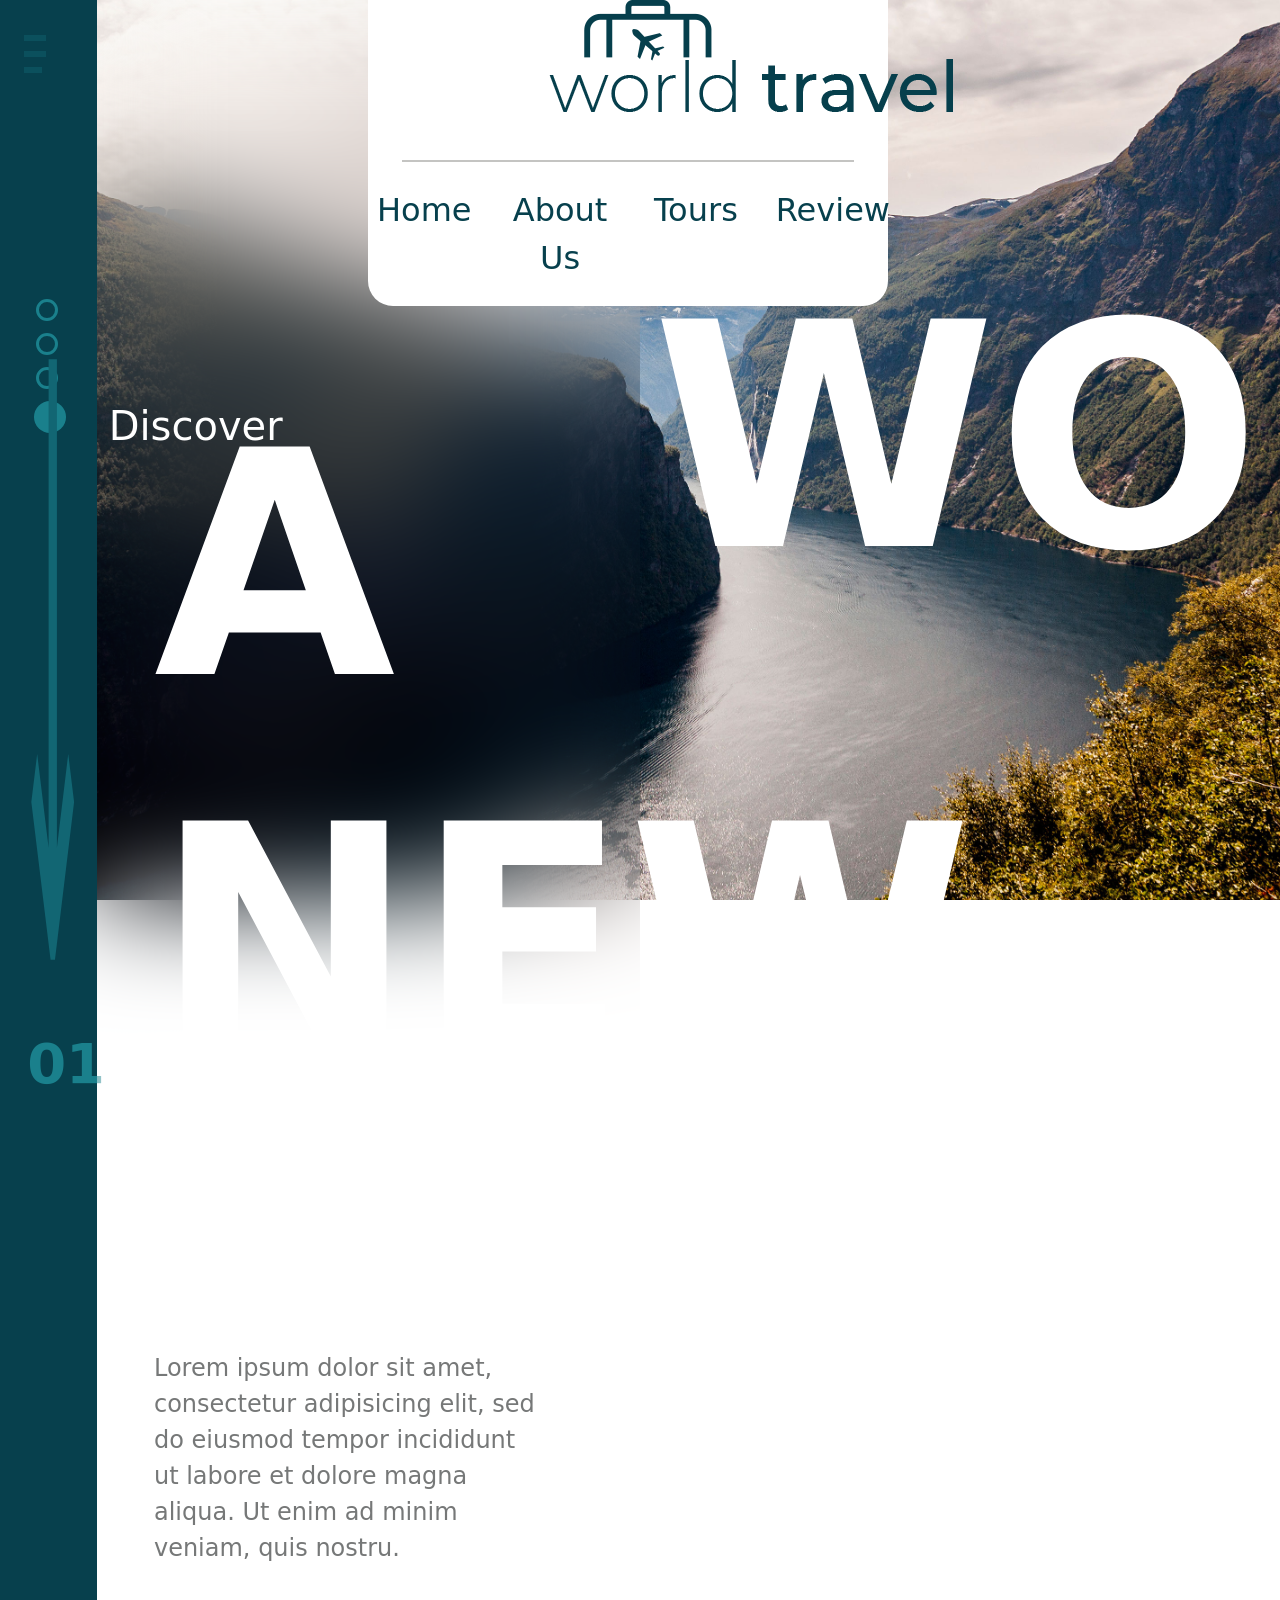
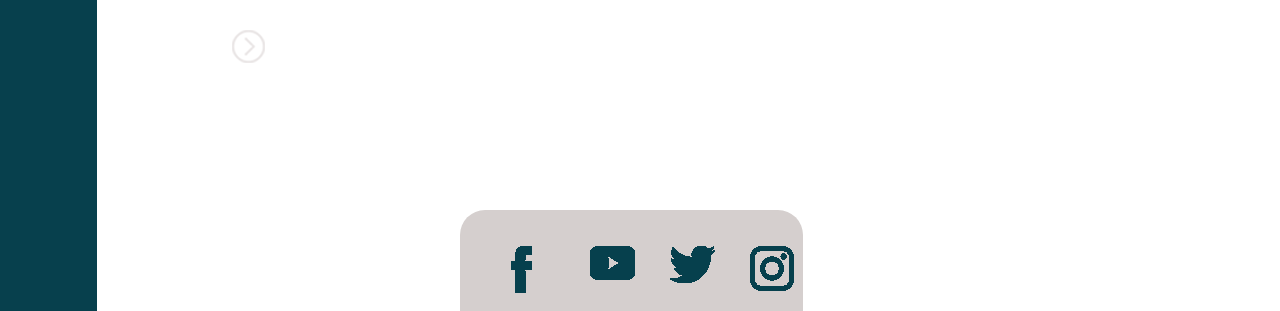
==== site_1/index.html @ 88c84bb5 "blocks-site_1" ====
<!DOCTYPE html>
<html lang="en">
<head>
    <meta charset="UTF-8">
    <meta name="viewport" content="width=device-width, initial-scale=1.0">
    <link href="CSS/bootstrap.min.css" rel="stylesheet">
    <link href="CSS/style.css" rel="stylesheet">
    <script defer src="JS/script.js"></script>
    <script defer src="JS/bootstrap.bundle.min.js"></script>
    <title>World Travel</title>
</head>
<body>
    <div class="row">
        <div class="col start">
            <div class="row">
                <div class="col-2"></div>
                <div class="menu col-8 top-line">
                    <hr class="hr-line">
                </div>
                <div class="col-2"></div>
            </div>
            <div class="row">
                <div class="col-2"></div>
                <div class="menu col-8">
                    <hr class="hr-line">
                </div>
                <div class="col-2"></div>
            </div>
            <div class="row">
                <div class="col-2"></div>
                <div class="menu col-7">
                    <hr class="hr-line">
                </div>
                <div class="col-3"></div>
            </div>
            <br />
            <br />
            <br />
            <br />
            <br />
            <br />
            <br />
            <br />
            <br />
            <div class="row trans-eclipse">
                <div class="col-4"></div>
                <div class="col-4">
                      <span class="badge rounded-circle  border-line p-2">
                        <span class="visually-hidden">Online</span>
                      </span>
                </div>
                <div class="col-4"></div>
            </div>
            <div class="row trans-eclipse">
                <div class="col-4"></div>
                <div class="col-4">
                      <span class="badge rounded-circle border-line p-2">
                        <span class="visually-hidden">Online</span>
                      </span>
                </div>
                <div class="col-4"></div>
            </div>
            <div class="row trans-eclipse">
                <div class="col-4"></div>
                <div class="col-4">
                      <span class="badge rounded-circle border-line p-2">
                        <span class="visually-hidden">Online</span>
                      </span>
                </div>
                <div class="col-4"></div>
            </div>
            <div class="row trans-eclipse">
                <div class="col"></div>
                <div class="eclipse col-5">
                    <span class="badge rounded-circle  active p-3">
                        <span class="visually-hidden">Online</span>
                    </span> <!-- Активный -->
                </div>
                <div class="col"></div>
            </div>
            <div class="row">
                <div class="col-4"></div>
                <div class="col-4 arrow">
                    <span class="fs-1 scaled-arrow">&#8595;</span>
                </div>
                <div class="col-4"></div>
            </div>
            <div class="row">
                <div class="col-3"></div>
                <div class="col-4 arrow-number">
                    <h1 class="number ">01</h1>
                </div>
                <div class="col-3"></div>
            </div>
        </div>
        <div class="col-5 discover">
            <div class="world-travel">
                <div class="row">
                    <div class="col-4"></div>
                    <div class="col-4">
                        <img src="../site_1/images/plane.png">
                    </div>
                    <div class="col-4"></div>
                </div>
                <br />
                <br />
                <div class="row">
                    <div class="col"></div>
                    <div class="col-10 grey-line"></div>
                    <div class="col"></div>
                </div>
                <br />
                <div class="row home-text">
                    <div class="col-3"><a href="#">Home</a></div>  
                    <div class="col-3"><a href="#">About Us</a></div>
                    <div class="col-3"><a href="">Tours</a></div>
                    <div class="col-3"><a href="">Review</a></div>
                </div>
                <br />
            </div>
            <br />
            <br />
            <br />
            <br />
            <div class="row">
                <div class="col-3 discover">
                 <h1 class="discovery">Discover</h1>
                </div>
                <div class="col-9"></div>
            </div>
            <div class="row">
                <div class="col-1"></div>
                <div class="col-11">
                 <h3 class="world">A NEW</h3>
                </div>
            </div>
            <br />
            <br />
            <br />
            <div class="row">
                <div class="col-1"></div>
                <div class="col-10">
                    <h1 class="land">EXPLORE YOUR DREAM LAND</h1>
                </div>
                <div class="col-1"></div>
            </div>
            <div class="row">
                <div class="col-1"></div>
                <div class="col-9">
                    <p class="lorem">Lorem ipsum dolor sit amet, consectetur adipisicing elit, 
                    sed do eiusmod tempor incididunt ut labore et dolore magna aliqua. 
                    Ut enim ad minim veniam, quis nostru.</p>
                </div>
                <div class="col-2"></div>
            </div>
            <br />
            <br />
            <div class="row">
                <div class="col-1"></div>
                <div class="col-2">
                    <h3 class="book">BOOK NOW</h3>
                </div>
                <div class="col-2 button-arrow">
                    <img src="../site_1/images/button_arrow.png" alt="button">
                </div>
                <div class="col-7"></div>
            </div>
            <div class="row social-media">
                <div class="row">
                    <div class="col-1"></div>
                    <div class="col-3">
                        <a href="#">
                            <img src="../site_1/images/facebook.png" alt="facebook">
                        </a>
                    </div>
                    <div class="col-3">
                        <a href="#">
                            <img src="../site_1/images/youtube.png" alt="facebook">
                        </a>
                    </div>
                    <div class="col-3">
                        <a href="#">
                            <img src="../site_1/images/twitter.png" alt="facebook">
                        </a>
                    </div>
                    <div class="col-2">
                        <a href="#">
                            <img src="../site_1/images/instagram.png" alt="facebook">
                        </a>
                    </div>
                    
                </div>
            </div>
        </div>
        <div class="col-6">
            <div class="col-12">
                 <h3 class="world world-word">WORLD</h3>
            </div>
        </div>
    </div>

    

    
    

    
</body>
</html>
---- site_1/CSS/style.css ----
/*Main CSS*/

html {
    margin: 0;
    padding: 0;
    border: 0;
    outline: 0;
    vertical-align: baseline;
    font-size: 100%;
}

body {
    background-image: url('../images/mountain.jpg');
    background-size: cover;
    background-position: center;
    background-repeat: no-repeat;
    background-attachment: fixed;
    min-height: 100vh;
    margin: 0;
    text-align: left;
    font-size: lem;
    min-height: 100%;
}

.container {
    margin: 0;
    padding: 0; 
}

.start {
    background-color: #07404d;
    cursor: pointer;
}

.hr-line {
    margin: 5px 0;
    padding: 0;
    height: 0;
    border: none;
    border-top: 6px solid #1a808c;
    width: 45%
}

.trans-eclipse {
    margin-top: 5px;
}

.top-line {
    margin-top: 30px;
}

.active {
    background-color: #1a808c;
}
 

.border-line {
    border: 3px solid #1a808c;
}

.border-lineactive {
    border: 1px solid #1a808c;
}

.eclipse {
    margin-left: 4%;
}

.fs-1 {
    color: #126673;
}

.arrow {
    margin-top: 200px;
}

.scaled-arrow {
    display: inline-block;
    transform: scale(2.5, 20.5);
}

.number {
    color: #1a808c;
    font-size: 350%;
    font-weight: bold;
    margin: 0;
    padding: 0;
    text-align: center;
}

.arrow-number {
    margin-top: 330px;
}

.discover {
    backdrop-filter: blur(55px)
}

.world-travel {
    background-color: #ffffff;
    border-radius: 0 0 25px 25px;
}

.grey-line {
    border: 1px solid #c4c4c2;
}

.home-text {
    color: #07404d;
    font-size: 200%;
    text-align: center;
}

.home-text a {
    color: #07404d;
    display: block;
    text-decoration: none;
}

.home-text a:hover {
    text-decoration: underline;
}

.discover h3 {
    color: #ffffff;
}

.discovery {
    color: #ffffff;
    font-weight: normal;
    text-align: right;

}

.world {
    color: #ffffff;
    font-size: 1950%;
    font-weight: bold;
    text-align: left;
    margin-top: -79px;
}

.land {
    color: #ffffff;
    font-weight: lighter;
    font-size: 350%;
}

.lorem {
    color: #767878;
    font-size: 150%;
}

.book {
    font-weight: lighter;
    padding: 0;
    margin: 0;
    font-size: 197%;
}

.button-arrow {
    cursor: pointer;
    display: inline-block;
    padding: 0;
    margin: 0;
} 

.social-media {
    background-color: #d5cfce;
    border-radius: 25px 25px 0 0;
    display: flex;
    justify-content: center;
    align-items: center;
    margin-top: 20%;
    padding-top: 36px;
    padding-bottom: 18px;
    position: relative;
    left: 70%;
    width: 66%;
}

.world-left {
    backdrop-filter: none;
}

.world-travel {
    position: relative;
    left: 50%;
}

.world-word {
    margin-top: 40%;
    
}
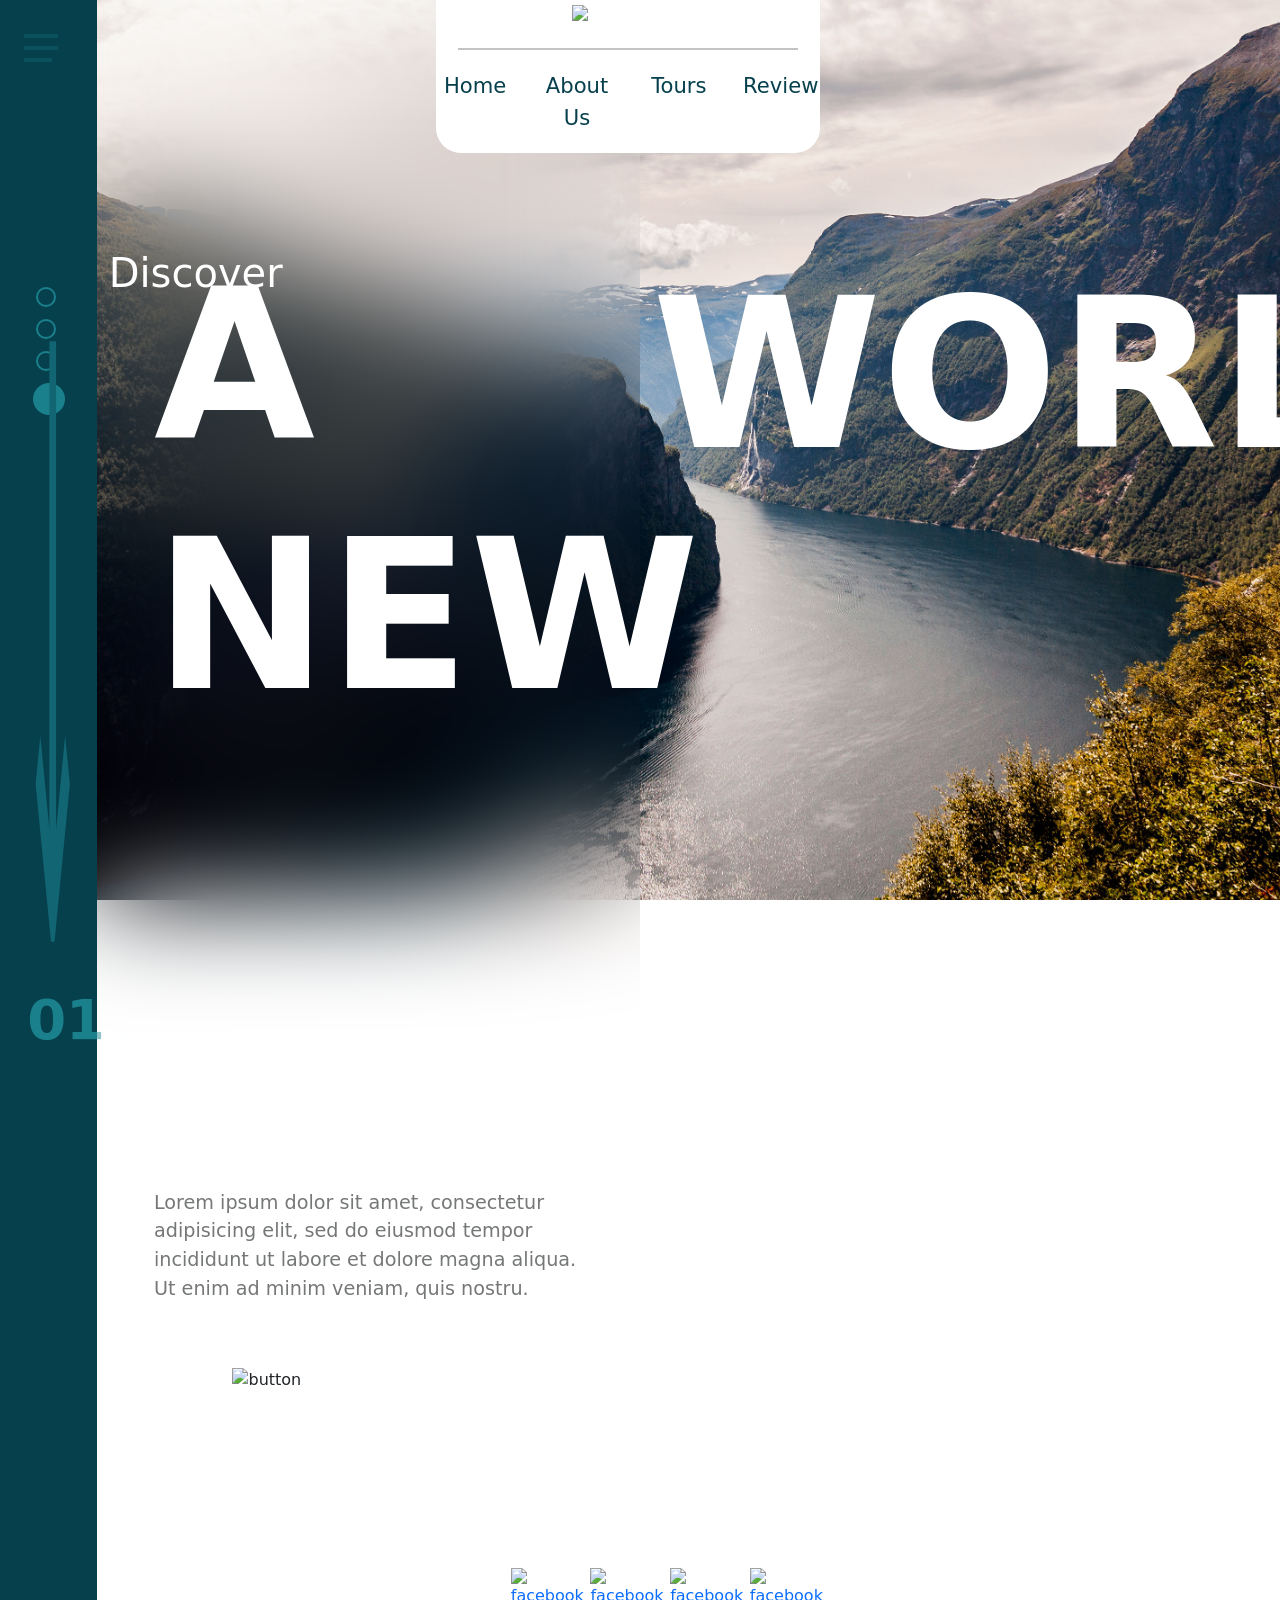
==== commit ad410f01: "new version site_1" ====
--- a/site_1/index.html
+++ b/site_1/index.html
@@ -93,30 +93,32 @@
                 <div class="col-3"></div>
             </div>
         </div>
-        <div class="col-5 discover">
-            <div class="world-travel">
-                <div class="row">
-                    <div class="col-4"></div>
-                    <div class="col-4">
-                        <img src="../site_1/images/plane.png">
-                    </div>
-                    <div class="col-4"></div>
-                </div>
-                <br />
+        <div class="col-5 discoveries">
+            <div class="row">
+                <div class="col-3"></div>
+                <div class="col-9">
+                <div class="world-travel">
+                    <div class="row">
+                        <div class="col-4"></div>
+                        <div class="col-5">
+                            <img class="img-world" src="../images/plane.png">
+                        </div>
+                        <div class="col-3"></div>
+                    </div>
                 <br />
                 <div class="row">
                     <div class="col"></div>
                     <div class="col-10 grey-line"></div>
                     <div class="col"></div>
                 </div>
-                <br />
                 <div class="row home-text">
                     <div class="col-3"><a href="#">Home</a></div>  
                     <div class="col-3"><a href="#">About Us</a></div>
                     <div class="col-3"><a href="">Tours</a></div>
                     <div class="col-3"><a href="">Review</a></div>
                 </div>
-                <br />
+            </div>
+                </div>
             </div>
             <br />
             <br />
@@ -124,8 +126,11 @@
             <br />
             <div class="row">
                 <div class="col-3 discover">
-                 <h1 class="discovery">Discover</h1>
-                </div>
+                    <h1 class="discovery">Discover</h1>
+                </div>
+            <br />
+            <br />
+            <br />
                 <div class="col-9"></div>
             </div>
             <div class="row">
@@ -139,19 +144,19 @@
             <br />
             <div class="row">
                 <div class="col-1"></div>
+                <div class="col-10 dream-land">
+                    <h1 class="land">EXPLORE YOUR DREAM LAND</h1>
+                </div>
+                <div class="col-1"></div>
+            </div>
+            <div class="row">
+                <div class="col-1"></div>
                 <div class="col-10">
-                    <h1 class="land">EXPLORE YOUR DREAM LAND</h1>
-                </div>
-                <div class="col-1"></div>
-            </div>
-            <div class="row">
-                <div class="col-1"></div>
-                <div class="col-9">
                     <p class="lorem">Lorem ipsum dolor sit amet, consectetur adipisicing elit, 
                     sed do eiusmod tempor incididunt ut labore et dolore magna aliqua. 
                     Ut enim ad minim veniam, quis nostru.</p>
                 </div>
-                <div class="col-2"></div>
+                <div class="col-1"></div>
             </div>
             <br />
             <br />
@@ -161,7 +166,7 @@
                     <h3 class="book">BOOK NOW</h3>
                 </div>
                 <div class="col-2 button-arrow">
-                    <img src="../site_1/images/button_arrow.png" alt="button">
+                    <img class="img-arrow" src="../images/button_arrow.png" alt="button">
                 </div>
                 <div class="col-7"></div>
             </div>
@@ -170,22 +175,22 @@
                     <div class="col-1"></div>
                     <div class="col-3">
                         <a href="#">
-                            <img src="../site_1/images/facebook.png" alt="facebook">
+                            <img class="img-social-1" src="../images/facebook.png" alt="facebook">
                         </a>
                     </div>
                     <div class="col-3">
                         <a href="#">
-                            <img src="../site_1/images/youtube.png" alt="facebook">
+                            <img class="img-social-2" src="../images/youtube.png" alt="facebook">
                         </a>
                     </div>
                     <div class="col-3">
                         <a href="#">
-                            <img src="../site_1/images/twitter.png" alt="facebook">
+                            <img class="img-social-3" src="../images/twitter.png" alt="facebook">
                         </a>
                     </div>
                     <div class="col-2">
                         <a href="#">
-                            <img src="../site_1/images/instagram.png" alt="facebook">
+                            <img class="img-social" src="../images/instagram.png" alt="facebook">
                         </a>
                     </div>
                     
--- a/site_1/CSS/style.css
+++ b/site_1/CSS/style.css
@@ -5,8 +5,10 @@
     padding: 0;
     border: 0;
     outline: 0;
+    overflow-x: hidden;
     vertical-align: baseline;
     font-size: 100%;
+    width: 100%;
 }
 
 body {
@@ -33,12 +35,12 @@
 }
 
 .hr-line {
-    margin: 5px 0;
+    margin: 4px 0;
     padding: 0;
     height: 0;
     border: none;
-    border-top: 6px solid #1a808c;
-    width: 45%
+    border-top: 4px solid #1a808c;
+    width: 70%
 }
 
 .trans-eclipse {
@@ -51,11 +53,12 @@
 
 .active {
     background-color: #1a808c;
-}
- 
+    height: auto;
+    width: 50%;
+}
 
 .border-line {
-    border: 3px solid #1a808c;
+    border: 2px solid #1a808c;
 }
 
 .border-lineactive {
@@ -63,7 +66,7 @@
 }
 
 .eclipse {
-    margin-left: 4%;
+    margin-left: 2%;
 }
 
 .fs-1 {
@@ -76,7 +79,7 @@
 
 .scaled-arrow {
     display: inline-block;
-    transform: scale(2.5, 20.5);
+    transform: scale(2.0, 20.5);
 }
 
 .number {
@@ -89,10 +92,10 @@
 }
 
 .arrow-number {
-    margin-top: 330px;
-}
-
-.discover {
+    margin-top: 304px;
+}
+
+.discoveries {
     backdrop-filter: blur(55px)
 }
 
@@ -107,12 +110,14 @@
 
 .home-text {
     color: #07404d;
-    font-size: 200%;
+    font-size: 110%;
     text-align: center;
+    padding: 20px 0;
 }
 
 .home-text a {
     color: #07404d;
+    font-size: 120%;
     display: block;
     text-decoration: none;
 }
@@ -132,30 +137,40 @@
 
 }
 
+.img-world {
+    width: 100%;
+    height: auto;
+}
+
 .world {
     color: #ffffff;
-    font-size: 1950%;
+    font-size: 1300%;
     font-weight: bold;
     text-align: left;
     margin-top: -79px;
 }
 
+.dream-land {
+    margin-top: 240px;
+}
+
 .land {
     color: #ffffff;
     font-weight: lighter;
-    font-size: 350%;
+    font-size: 310%;
 }
 
 .lorem {
     color: #767878;
-    font-size: 150%;
+    font-size: 120%;
 }
 
 .book {
+    color: #ffffff;
     font-weight: lighter;
     padding: 0;
     margin: 0;
-    font-size: 197%;
+    font-size: 130%;
 }
 
 .button-arrow {
@@ -165,15 +180,21 @@
     margin: 0;
 } 
 
+.img-arrow {
+    width: 18%;
+    height: auto;
+}
+
 .social-media {
     background-color: #d5cfce;
+    background-color: rgba(255, 255, 255, 0.5); 
     border-radius: 25px 25px 0 0;
     display: flex;
     justify-content: center;
     align-items: center;
-    margin-top: 20%;
-    padding-top: 36px;
-    padding-bottom: 18px;
+    margin-top: 23%;
+    padding-top: 31px;
+    padding-bottom: 10px;
     position: relative;
     left: 70%;
     width: 66%;
@@ -189,8 +210,7 @@
 }
 
 .world-word {
-    margin-top: 40%;
-    
-}
-
-
+    margin-top: 40%;  
+}
+
+
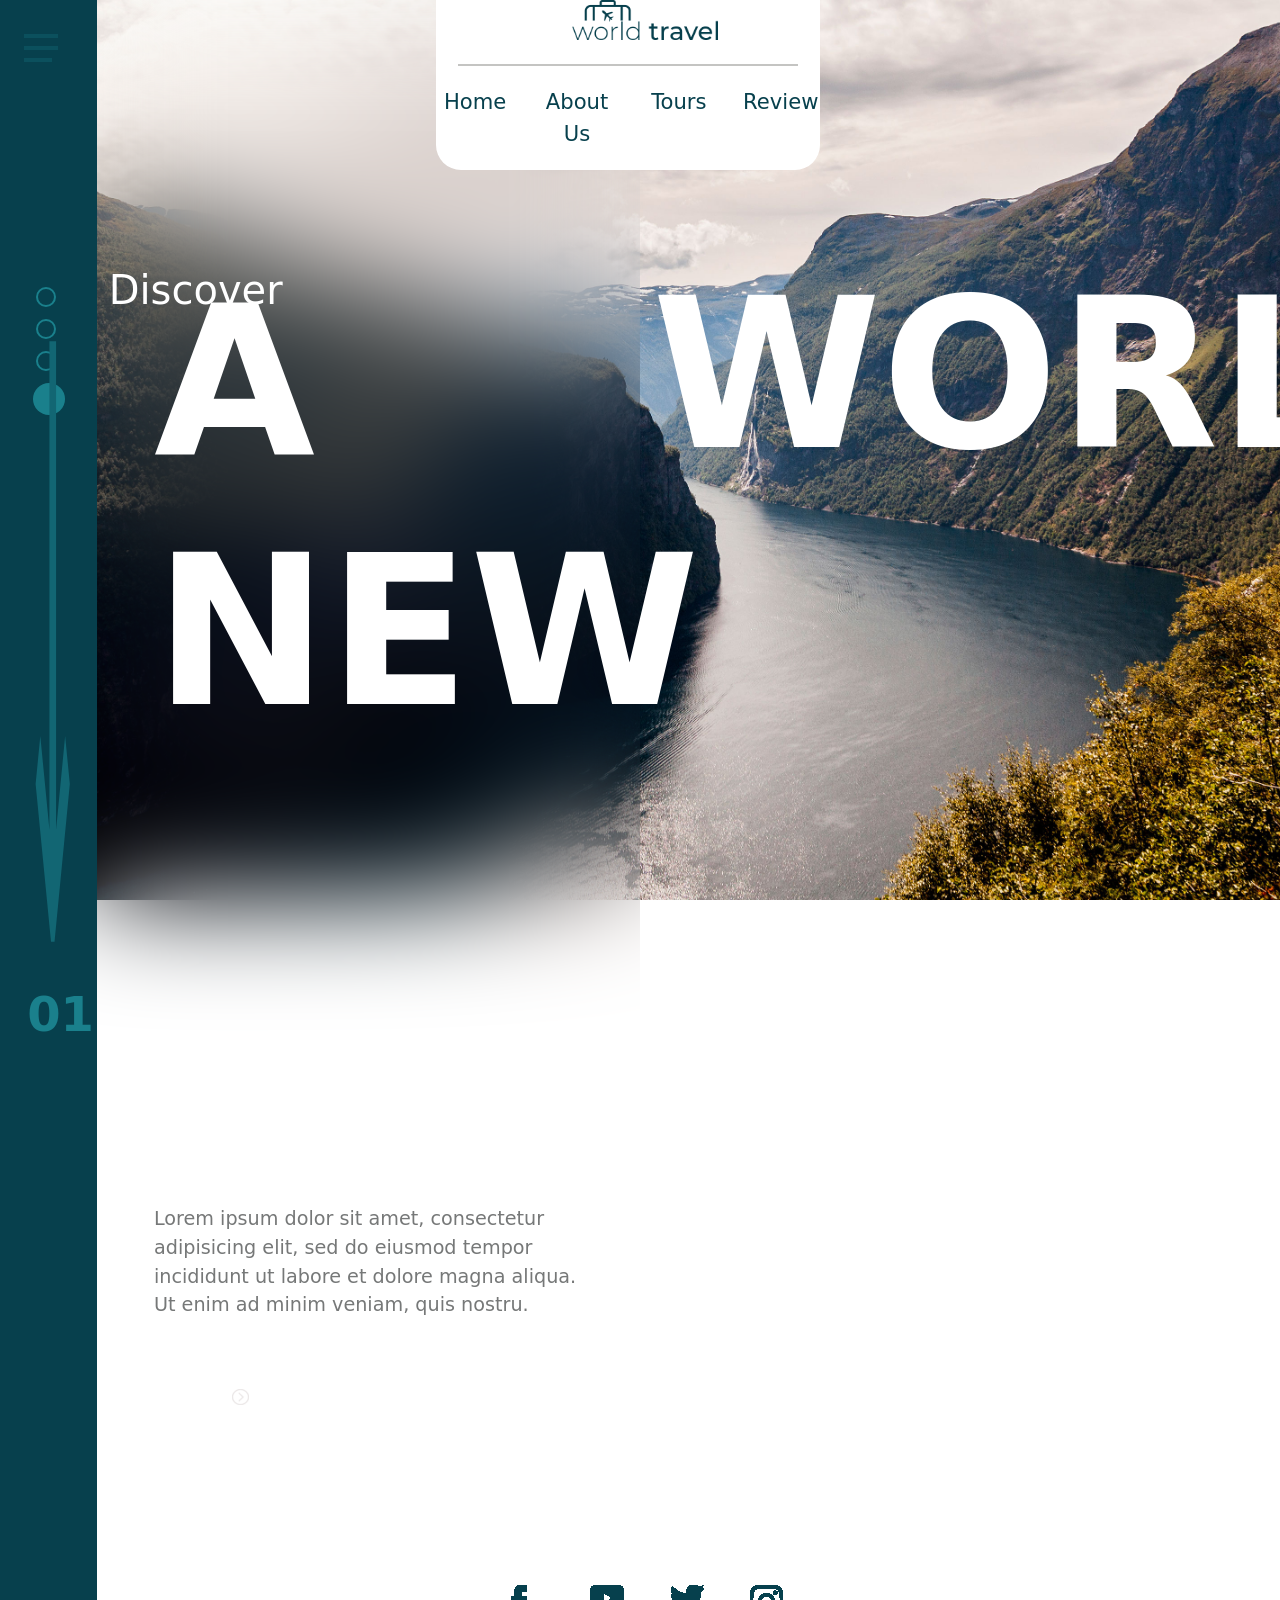
==== commit 78b2f19b: "changed-site_1-css" ====
--- a/site_1/index.html
+++ b/site_1/index.html
@@ -101,7 +101,7 @@
                     <div class="row">
                         <div class="col-4"></div>
                         <div class="col-5">
-                            <img class="img-world" src="../images/plane.png">
+                            <img class="img-world" src="../site_1/images/plane.png">
                         </div>
                         <div class="col-3"></div>
                     </div>
@@ -166,7 +166,7 @@
                     <h3 class="book">BOOK NOW</h3>
                 </div>
                 <div class="col-2 button-arrow">
-                    <img class="img-arrow" src="../images/button_arrow.png" alt="button">
+                    <img class="img-arrow" src="../site_1//images/button_arrow.png" alt="button">
                 </div>
                 <div class="col-7"></div>
             </div>
@@ -175,22 +175,22 @@
                     <div class="col-1"></div>
                     <div class="col-3">
                         <a href="#">
-                            <img class="img-social-1" src="../images/facebook.png" alt="facebook">
+                            <img class="img-social-1" src="../site_1//images/facebook.png" alt="facebook">
                         </a>
                     </div>
                     <div class="col-3">
                         <a href="#">
-                            <img class="img-social-2" src="../images/youtube.png" alt="facebook">
+                            <img class="img-social-2" src="../site_1//images/youtube.png" alt="facebook">
                         </a>
                     </div>
                     <div class="col-3">
                         <a href="#">
-                            <img class="img-social-3" src="../images/twitter.png" alt="facebook">
+                            <img class="img-social-3" src="../site_1//images/twitter.png" alt="facebook">
                         </a>
                     </div>
                     <div class="col-2">
                         <a href="#">
-                            <img class="img-social" src="../images/instagram.png" alt="facebook">
+                            <img class="img-social" src="../site_1//images/instagram.png" alt="facebook">
                         </a>
                     </div>
                     
--- a/site_1/CSS/style.css
+++ b/site_1/CSS/style.css
@@ -84,15 +84,16 @@
 
 .number {
     color: #1a808c;
-    font-size: 350%;
+    font-size: 300%;
     font-weight: bold;
     margin: 0;
     padding: 0;
-    text-align: center;
+
 }
 
 .arrow-number {
     margin-top: 304px;
+
 }
 
 .discoveries {
